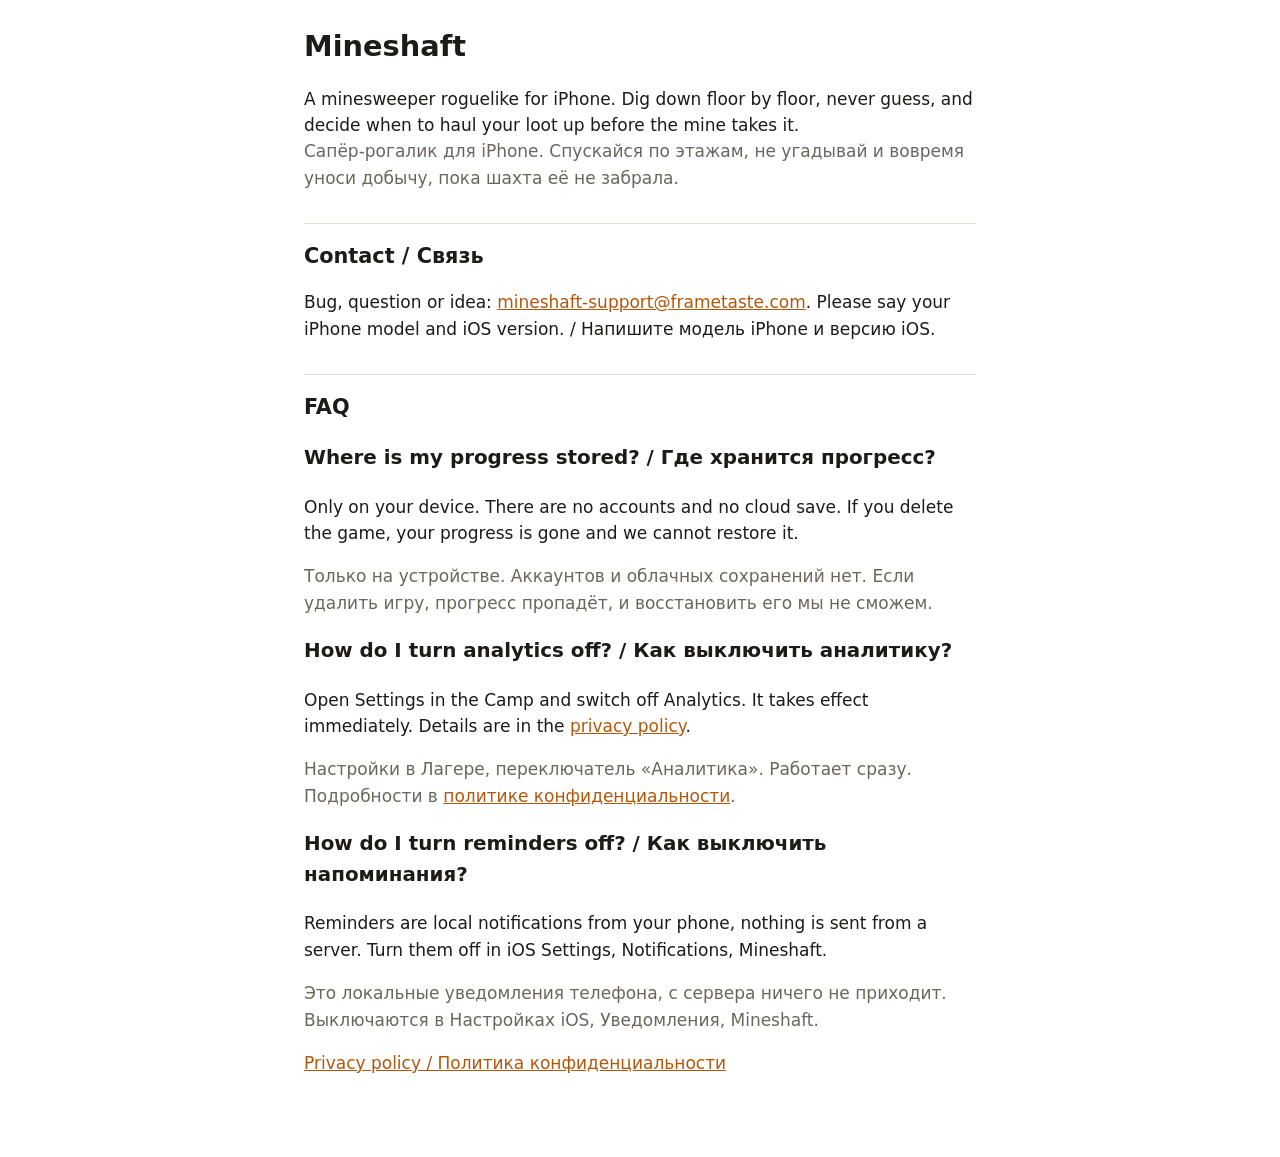
==== index.html @ d87c7580 "Support and privacy pages" ====
<!doctype html>
<html lang="en">
<head>
<meta charset="utf-8">
<meta name="viewport" content="width=device-width,initial-scale=1">
<title>Mineshaft: support</title>
<link rel="stylesheet" href="style.css">
</head>
<body>
<h1>Mineshaft</h1>
<p>A minesweeper roguelike for iPhone. Dig down floor by floor, never guess, and decide when to haul your loot up before the mine takes it.
<br><span class="muted">Сапёр-рогалик для iPhone. Спускайся по этажам, не угадывай и вовремя уноси добычу, пока шахта её не забрала.</span></p>

<h2 id="contact">Contact / Связь</h2>
<p>Bug, question or idea: <a href="mailto:mineshaft-support@frametaste.com">mineshaft-support@frametaste.com</a>. Please say your iPhone model and iOS version. / Напишите модель iPhone и версию iOS.</p>

<h2 id="faq">FAQ</h2>

<h3>Where is my progress stored? / Где хранится прогресс?</h3>
<p>Only on your device. There are no accounts and no cloud save. If you delete the game, your progress is gone and we cannot restore it.</p>
<p class="muted">Только на устройстве. Аккаунтов и облачных сохранений нет. Если удалить игру, прогресс пропадёт, и восстановить его мы не сможем.</p>

<h3>How do I turn analytics off? / Как выключить аналитику?</h3>
<p>Open Settings in the Camp and switch off Analytics. It takes effect immediately. Details are in the <a href="privacy.html">privacy policy</a>.</p>
<p class="muted">Настройки в Лагере, переключатель «Аналитика». Работает сразу. Подробности в <a href="privacy.html#ru">политике конфиденциальности</a>.</p>

<h3>How do I turn reminders off? / Как выключить напоминания?</h3>
<p>Reminders are local notifications from your phone, nothing is sent from a server. Turn them off in iOS Settings, Notifications, Mineshaft.</p>
<p class="muted">Это локальные уведомления телефона, с сервера ничего не приходит. Выключаются в Настройках iOS, Уведомления, Mineshaft.</p>

<p><a href="privacy.html">Privacy policy / Политика конфиденциальности</a></p>
</body>
</html>
---- style.css ----
:root{color-scheme:light dark;--bg:#fff;--fg:#1c1b19;--muted:#6b665d;--accent:#b4570b;--line:#e4e0d8}
@media (prefers-color-scheme:dark){:root{--bg:#161412;--fg:#ece8df;--muted:#a39d90;--accent:#f0a050;--line:#332f29}}
body{margin:0 auto;max-width:42rem;padding:1.5rem 1rem 4rem;background:var(--bg);color:var(--fg);font:1.0625rem/1.55 -apple-system,system-ui,sans-serif}
h1{font-size:1.8rem;margin:0 0 .5rem}h2{font-size:1.3rem;margin:2rem 0 .5rem;border-top:1px solid var(--line);padding-top:1rem}
a{color:var(--accent)}.muted,small{color:var(--muted)}nav a{margin-right:1rem}
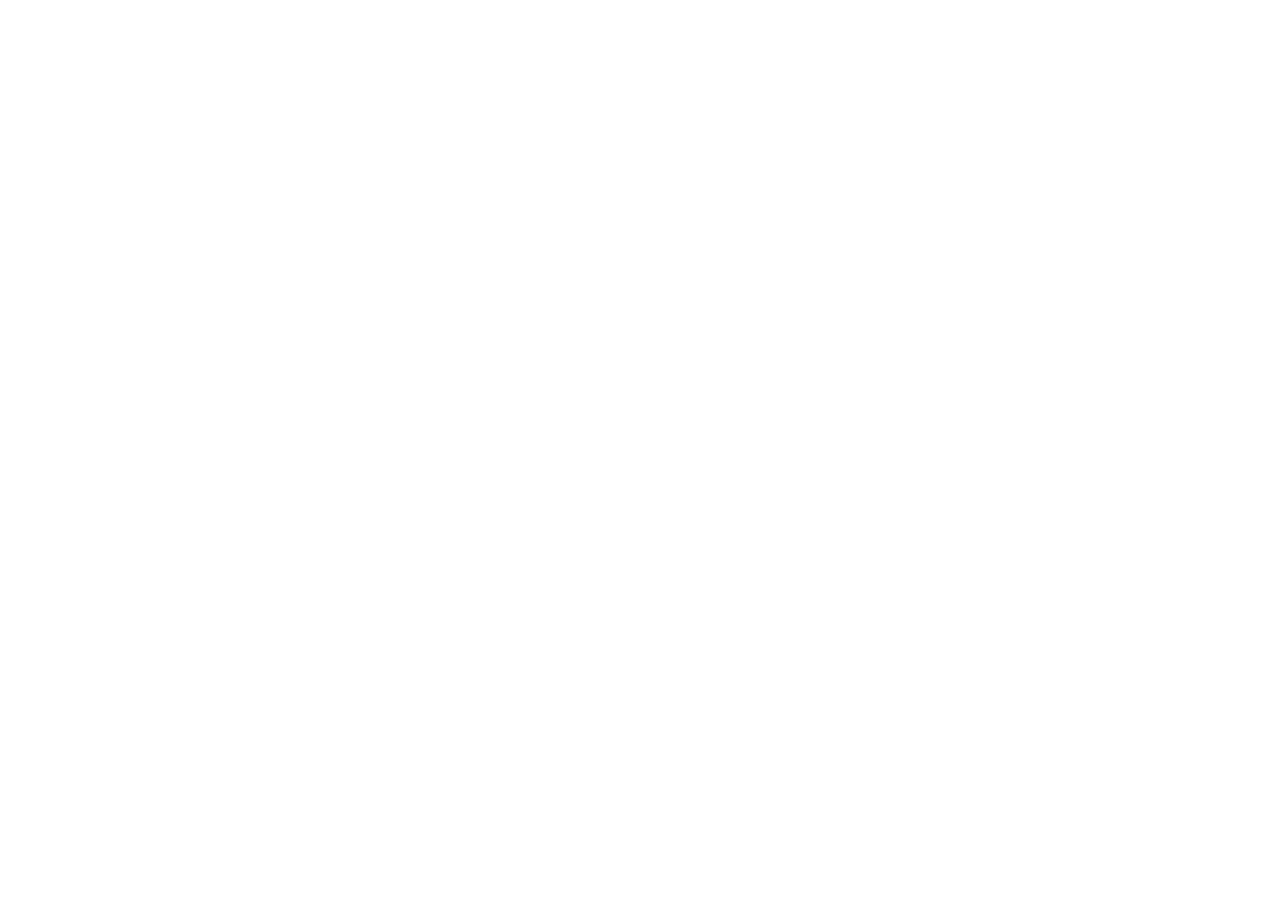
==== commit 9f5f79ba: "Redirect to the shared apps site Refs: D-1281  Co-Authored-By: Claude Sonnet 5.5 <noreply@anthropic." ====
--- a/index.html
+++ b/index.html
@@ -3,31 +3,12 @@
 <head>
 <meta charset="utf-8">
 <meta name="viewport" content="width=device-width,initial-scale=1">
-<title>Mineshaft: support</title>
+<title>Mineshaft: moved</title>
+<meta http-equiv="refresh" content="0; url=https://teplinsky-maxim.github.io/mineshaft/">
+<link rel="canonical" href="https://teplinsky-maxim.github.io/mineshaft/">
 <link rel="stylesheet" href="style.css">
 </head>
 <body>
-<h1>Mineshaft</h1>
-<p>A minesweeper roguelike for iPhone. Dig down floor by floor, never guess, and decide when to haul your loot up before the mine takes it.
-<br><span class="muted">Сапёр-рогалик для iPhone. Спускайся по этажам, не угадывай и вовремя уноси добычу, пока шахта её не забрала.</span></p>
-
-<h2 id="contact">Contact / Связь</h2>
-<p>Bug, question or idea: <a href="mailto:mineshaft-support@frametaste.com">mineshaft-support@frametaste.com</a>. Please say your iPhone model and iOS version. / Напишите модель iPhone и версию iOS.</p>
-
-<h2 id="faq">FAQ</h2>
-
-<h3>Where is my progress stored? / Где хранится прогресс?</h3>
-<p>Only on your device. There are no accounts and no cloud save. If you delete the game, your progress is gone and we cannot restore it.</p>
-<p class="muted">Только на устройстве. Аккаунтов и облачных сохранений нет. Если удалить игру, прогресс пропадёт, и восстановить его мы не сможем.</p>
-
-<h3>How do I turn analytics off? / Как выключить аналитику?</h3>
-<p>Open Settings in the Camp and switch off Analytics. It takes effect immediately. Details are in the <a href="privacy.html">privacy policy</a>.</p>
-<p class="muted">Настройки в Лагере, переключатель «Аналитика». Работает сразу. Подробности в <a href="privacy.html#ru">политике конфиденциальности</a>.</p>
-
-<h3>How do I turn reminders off? / Как выключить напоминания?</h3>
-<p>Reminders are local notifications from your phone, nothing is sent from a server. Turn them off in iOS Settings, Notifications, Mineshaft.</p>
-<p class="muted">Это локальные уведомления телефона, с сервера ничего не приходит. Выключаются в Настройках iOS, Уведомления, Mineshaft.</p>
-
-<p><a href="privacy.html">Privacy policy / Политика конфиденциальности</a></p>
+<p>This page has moved to <a href="https://teplinsky-maxim.github.io/mineshaft/">https://teplinsky-maxim.github.io/mineshaft/</a>.</p>
 </body>
 </html>
